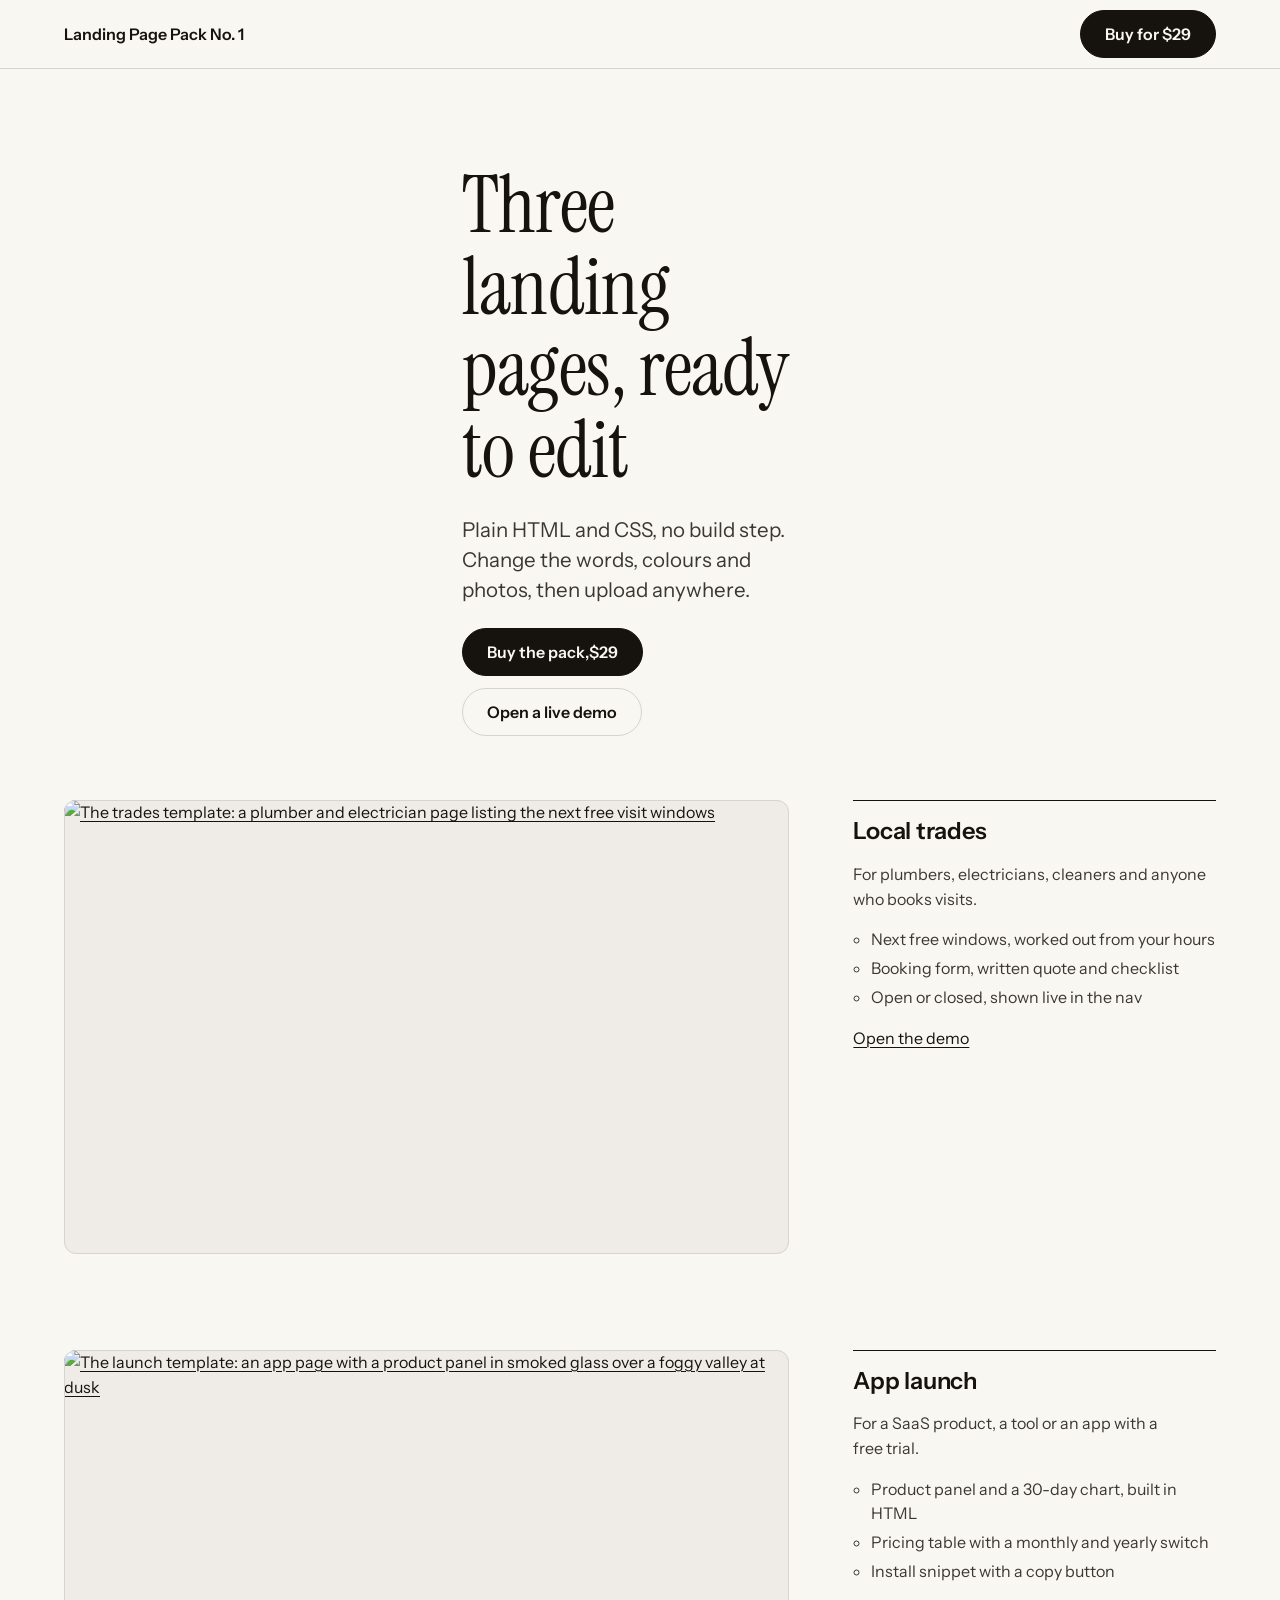
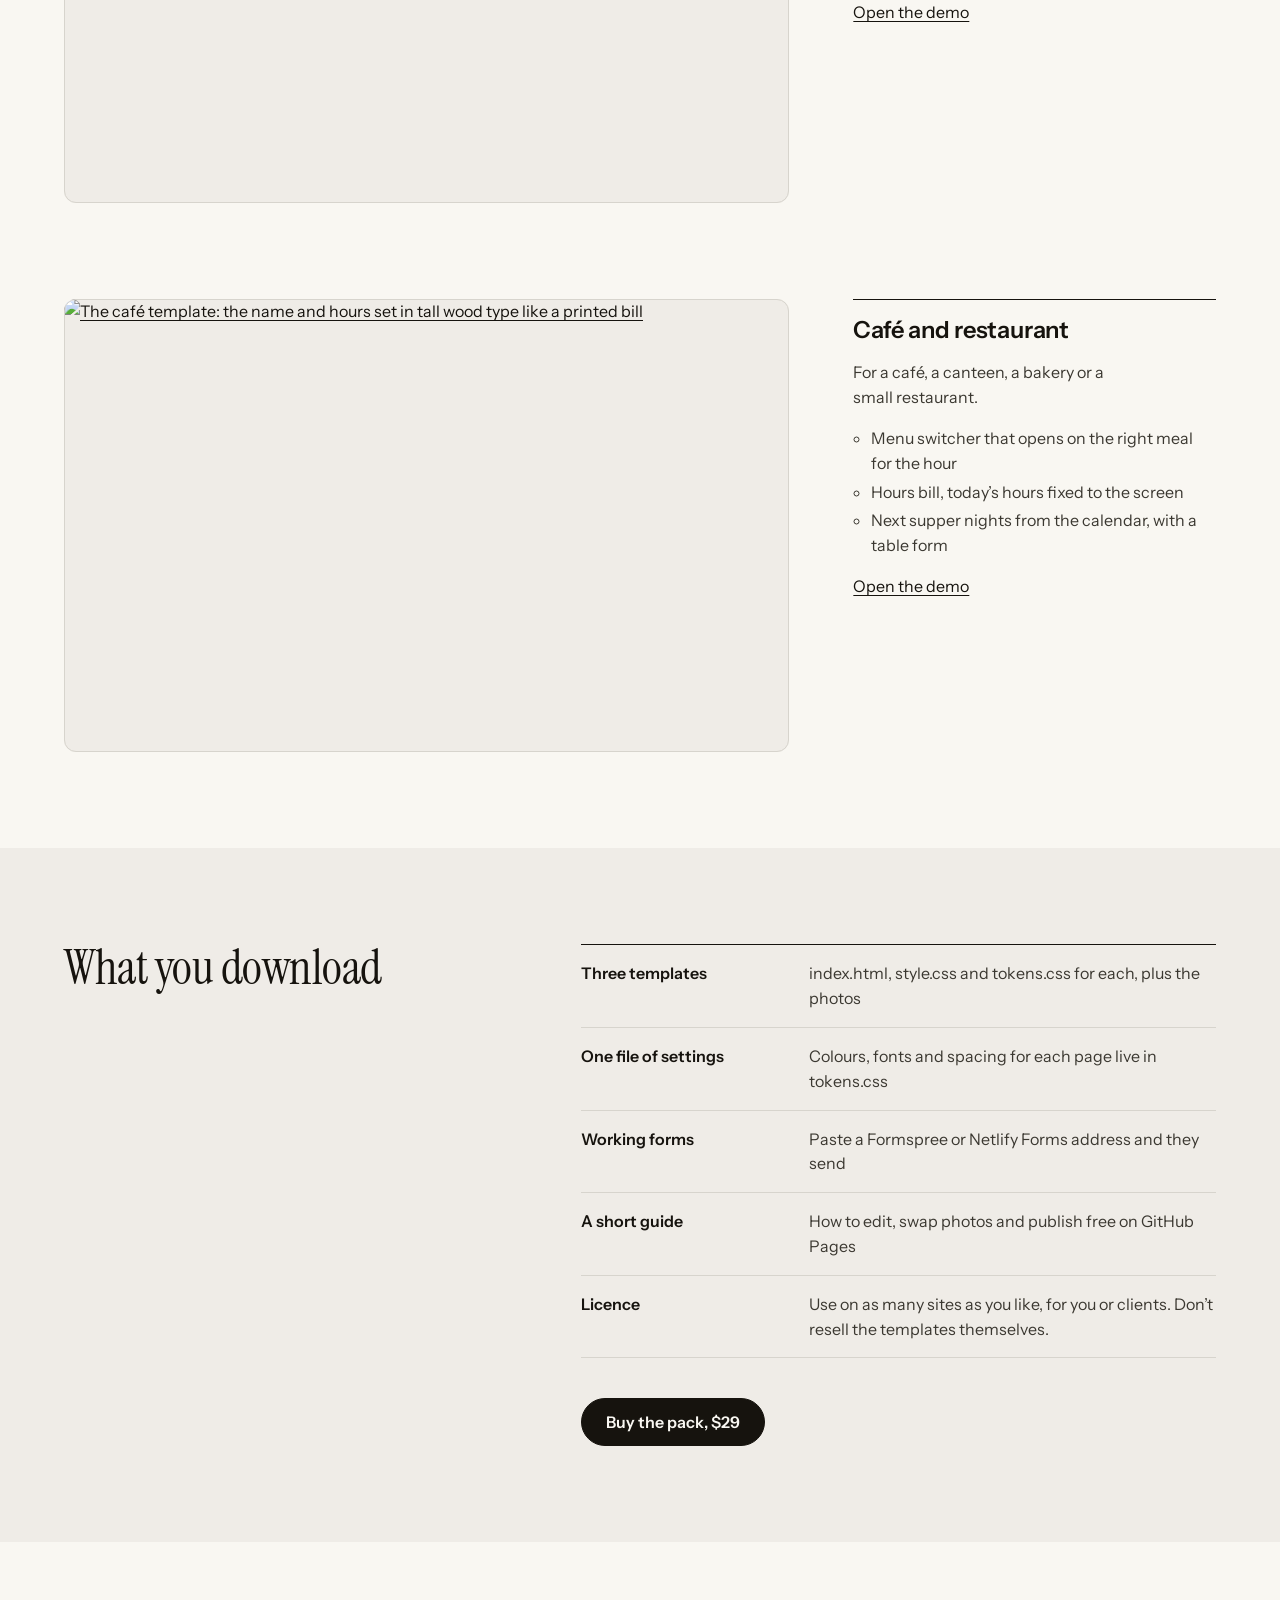
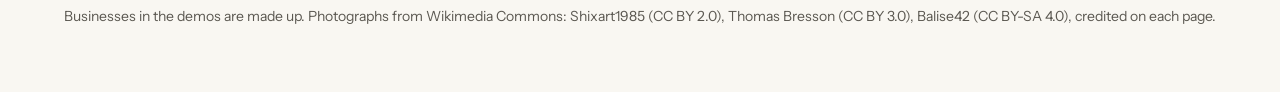
==== index.html @ 1d81af1f "Add showcase page, readme and licence" ====
<!DOCTYPE html>
<html lang="en">
<head>
<meta charset="utf-8">
<meta name="viewport" content="width=device-width, initial-scale=1">
<title>Landing Page Pack No. 1: three hand-built HTML templates</title>
<meta name="description" content="Three landing page templates in plain HTML and CSS: a local trades business, an app launch and a café. Live demos, no build step.">
<link rel="preconnect" href="https://fonts.googleapis.com">
<link rel="preconnect" href="https://fonts.gstatic.com" crossorigin>
<link href="https://fonts.googleapis.com/css2?family=Instrument+Sans:wght@400;600&amp;family=Instrument+Serif&amp;display=swap" rel="stylesheet">
<style>
/* Hallmark · shape: Catalogue · genre: editorial · theme: custom (pack showcase) · job: buy · hero: Corridor · nav: edge-aligned · footer: colophon · imagery: screenshots 3 of the templates themselves · signature: the three pages themselves, large, each a link to its live demo · v2.0.0 */
/* Hallmark · pre-emit critique: P4 H4 E4 S4 R5 V4 · weakest: S, template shops look alike; the page is only the three real pages at full width and what is in the zip */
:root {
  --color-paper: oklch(97.5% 0.006 85); --color-paper-2: oklch(94.5% 0.008 85); --color-ink: oklch(19% 0.012 85); --color-ink-2: oklch(34% 0.012 85); --color-muted: oklch(46% 0.012 85); --color-rule: oklch(87% 0.01 85);
  --color-accent: oklch(52% 0.13 255); --color-accent-ink: oklch(98% 0.006 85); --color-focus: oklch(52% 0.16 255);
  --font-display: "Instrument Serif", Georgia, serif; --font-body: "Instrument Sans", ui-sans-serif, system-ui, sans-serif;
  --space-2xs: 4px; --space-xs: 8px; --space-sm: 12px; --space-md: 16px; --space-lg: 24px; --space-xl: 40px; --space-2xl: 64px; --space-3xl: 96px; --space-4xl: 144px;
  --text-sm: 0.875rem; --text-md: 1rem; --text-lead: clamp(1.125rem, 0.35vw + 1rem, 1.375rem); --text-title: clamp(1.25rem, 0.75vw + 0.875rem, 1.625rem); --text-section: clamp(2.25rem, 2.5vw + 1rem, 3.5rem); --text-display: clamp(3rem, 5vw + 1rem, 5.5rem);
  --container: 1440px; --gutter: 64px; --radius: 12px; --dur: 180ms; --ease-out: cubic-bezier(0.16, 1, 0.3, 1);
}
*, *::before, *::after { box-sizing: border-box; }
html, body { overflow-x: clip; }
body { margin: 0; background: var(--color-paper); color: var(--color-ink); font: 400 var(--text-md)/1.55 var(--font-body); -webkit-font-smoothing: antialiased; }
h1, h2, h3 { margin: 0; font-family: var(--font-display); font-weight: 400; letter-spacing: -0.01em; line-height: 1.02; overflow-wrap: break-word; min-width: 0; text-wrap: balance; }
h3 { font-family: var(--font-body); font-weight: 600; font-size: var(--text-title); letter-spacing: -0.01em; line-height: 1.2; }
p { margin: 0; text-wrap: pretty; }
img { display: block; max-width: 100%; height: auto; }
a { color: inherit; text-underline-offset: 0.18em; text-decoration-thickness: 1px; }
a:focus-visible, button:focus-visible { outline: 2px solid var(--color-focus); outline-offset: 3px; border-radius: 4px; }
.container { width: 100%; max-width: var(--container); margin-inline: auto; padding-inline: var(--gutter); }
.skip { position: absolute; left: var(--space-md); top: calc(-1 * var(--space-3xl)); padding: var(--space-xs) var(--space-md); background: var(--color-ink); color: var(--color-paper); }
.skip:focus-visible { top: var(--space-md); }

.btn { display: inline-flex; align-items: center; min-height: 48px; padding: 0 var(--space-lg); border: 1px solid var(--color-ink); border-radius: 999px; background: var(--color-ink); color: var(--color-paper); font: 600 var(--text-md)/1 var(--font-body); text-decoration: none; white-space: nowrap; cursor: pointer; transition: background-color var(--dur) var(--ease-out), transform var(--dur) var(--ease-out); }
.btn:hover { background: var(--color-ink-2); }
.btn:active { transform: translateY(1px); }
.btn:disabled { opacity: 0.55; cursor: not-allowed; }
.btn--quiet { background: transparent; color: var(--color-ink); border-color: var(--color-rule); }
.btn--quiet:hover { background: var(--color-paper-2); }

.top { border-bottom: 1px solid var(--color-rule); }
.top__in { display: flex; justify-content: space-between; align-items: center; gap: var(--space-lg); min-height: 68px; }
.top b { font-weight: 600; }

.intro { padding-block: var(--space-3xl) var(--space-2xl); }
.intro__in { display: grid; gap: var(--space-lg); max-width: 44ch; }
.intro h1 { font-size: var(--text-display); }
.intro .lead { font-size: var(--text-lead); line-height: 1.45; color: var(--color-ink-2); }
.actions { display: flex; flex-wrap: wrap; gap: var(--space-sm); }
.price { font-weight: 600; }

.pages { list-style: none; margin: 0; padding: 0 0 var(--space-3xl); display: grid; gap: var(--space-3xl); }
.page { display: grid; grid-template-columns: minmax(0, 8fr) minmax(0, 4fr); gap: var(--space-2xl); align-items: start; }
.shot { display: block; border-radius: var(--radius); overflow: hidden; outline: 1px solid var(--color-rule); outline-offset: -1px; aspect-ratio: 16 / 10; background: var(--color-paper-2); transition: transform var(--dur) var(--ease-out); }
.shot img { width: 100%; height: 100%; object-fit: cover; object-position: top center; }
.shot:hover { transform: translateY(-2px); }
.page__text { display: grid; gap: var(--space-md); padding-top: var(--space-md); border-top: 1px solid var(--color-ink); }
.page__text p { color: var(--color-ink-2); }
.page__text ul { margin: 0; padding-left: 1.1em; color: var(--color-ink-2); display: grid; gap: var(--space-2xs); }

.inside { padding-block: var(--space-3xl); background: var(--color-paper-2); }
.inside__in { display: grid; grid-template-columns: minmax(0, 5fr) minmax(0, 7fr); gap: var(--space-2xl); }
.inside h2 { font-size: var(--text-section); }
.rows { list-style: none; margin: 0; padding: 0; border-top: 1px solid var(--color-ink); }
.rows li { display: grid; grid-template-columns: minmax(0, 4fr) minmax(0, 8fr); gap: var(--space-lg); padding-block: var(--space-md); border-bottom: 1px solid var(--color-rule); }
.rows b { font-weight: 600; }
.rows span { color: var(--color-ink-2); }
.inside .actions { margin-top: var(--space-xl); }

.foot { padding-block: var(--space-2xl); font-size: var(--text-sm); color: var(--color-muted); }
.foot__in { display: grid; gap: var(--space-xs); }

@media (prefers-reduced-motion: reduce) { .btn, .shot { transition: none; } .shot:hover { transform: none; } }
@media (max-width: 60rem) { :root { --gutter: 24px; } .page, .inside__in { grid-template-columns: minmax(0, 1fr); gap: var(--space-xl); } }
@media (max-width: 40rem) { :root { --gutter: 16px; } .rows li { grid-template-columns: minmax(0, 1fr); gap: var(--space-2xs); } .top .btn { display: none; } }
</style>
</head>
<body>
<a class="skip" href="#main">Skip to content</a>
<header class="top">
  <div class="container top__in">
    <b>Landing Page Pack No. 1</b>
    <a class="btn" href="#buy" data-buy>Buy for $29</a>
  </div>
</header>

<main id="main">
  <section class="intro" aria-labelledby="h">
    <div class="container intro__in">
      <h1 id="h">Three landing pages, ready to edit</h1>
      <p class="lead">Plain HTML and CSS, no build step. Change the words, colours and photos, then upload anywhere.</p>
      <div class="actions">
        <a class="btn" href="#buy" data-buy>Buy the pack, <span class="price">$29</span></a>
        <a class="btn btn--quiet" href="trades/">Open a live demo</a>
      </div>
    </div>
  </section>

  <div class="container">
    <ol class="pages">
      <li class="page">
        <a class="shot" href="trades/" aria-label="Open the local trades demo"><img src="shots/trades.jpg" width="1440" height="900" alt="The trades template: a plumber and electrician page listing the next free visit windows"></a>
        <div class="page__text">
          <h3>Local trades</h3>
          <p>For plumbers, electricians, cleaners and anyone who books visits.</p>
          <ul><li>Next free windows, worked out from your hours</li><li>Booking form, written quote and checklist</li><li>Open or closed, shown live in the nav</li></ul>
          <a href="trades/">Open the demo</a>
        </div>
      </li>
      <li class="page">
        <a class="shot" href="launch/" aria-label="Open the app launch demo"><img src="shots/launch.jpg" width="1440" height="900" alt="The launch template: an app page with a product panel in smoked glass over a foggy valley at dusk" loading="lazy"></a>
        <div class="page__text">
          <h3>App launch</h3>
          <p>For a SaaS product, a tool or an app with a free trial.</p>
          <ul><li>Product panel and a 30-day chart, built in HTML</li><li>Pricing table with a monthly and yearly switch</li><li>Install snippet with a copy button</li></ul>
          <a href="launch/">Open the demo</a>
        </div>
      </li>
      <li class="page">
        <a class="shot" href="cafe/" aria-label="Open the café demo"><img src="shots/cafe.jpg" width="1440" height="900" alt="The café template: the name and hours set in tall wood type like a printed bill" loading="lazy"></a>
        <div class="page__text">
          <h3>Café and restaurant</h3>
          <p>For a café, a canteen, a bakery or a small restaurant.</p>
          <ul><li>Menu switcher that opens on the right meal for the hour</li><li>Hours bill, today’s hours fixed to the screen</li><li>Next supper nights from the calendar, with a table form</li></ul>
          <a href="cafe/">Open the demo</a>
        </div>
      </li>
    </ol>
  </div>

  <section class="inside" id="buy" aria-labelledby="in-h">
    <div class="container inside__in">
      <h2 id="in-h">What you download</h2>
      <div>
        <ul class="rows">
          <li><b>Three templates</b><span>index.html, style.css and tokens.css for each, plus the photos</span></li>
          <li><b>One file of settings</b><span>Colours, fonts and spacing for each page live in tokens.css</span></li>
          <li><b>Working forms</b><span>Paste a Formspree or Netlify Forms address and they send</span></li>
          <li><b>A short guide</b><span>How to edit, swap photos and publish free on GitHub Pages</span></li>
          <li><b>Licence</b><span>Use on as many sites as you like, for you or clients. Don’t resell the templates themselves.</span></li>
        </ul>
        <div class="actions">
          <a class="btn" href="#buy" data-buy>Buy the pack, $29</a>
        </div>
      </div>
    </div>
  </section>
</main>

<footer class="foot">
  <div class="container foot__in">
    <p>Businesses in the demos are made up. Photographs from Wikimedia Commons: Shixart1985 (CC BY 2.0), Thomas Bresson (CC BY 3.0), Balise42 (CC BY-SA 4.0), credited on each page.</p>
  </div>
</footer>
<script>
/* Put your Gumroad product link here */
const BUY_URL = '';
if (BUY_URL) document.querySelectorAll('[data-buy]').forEach((a) => { a.href = BUY_URL; });
</script>
</body>
</html>
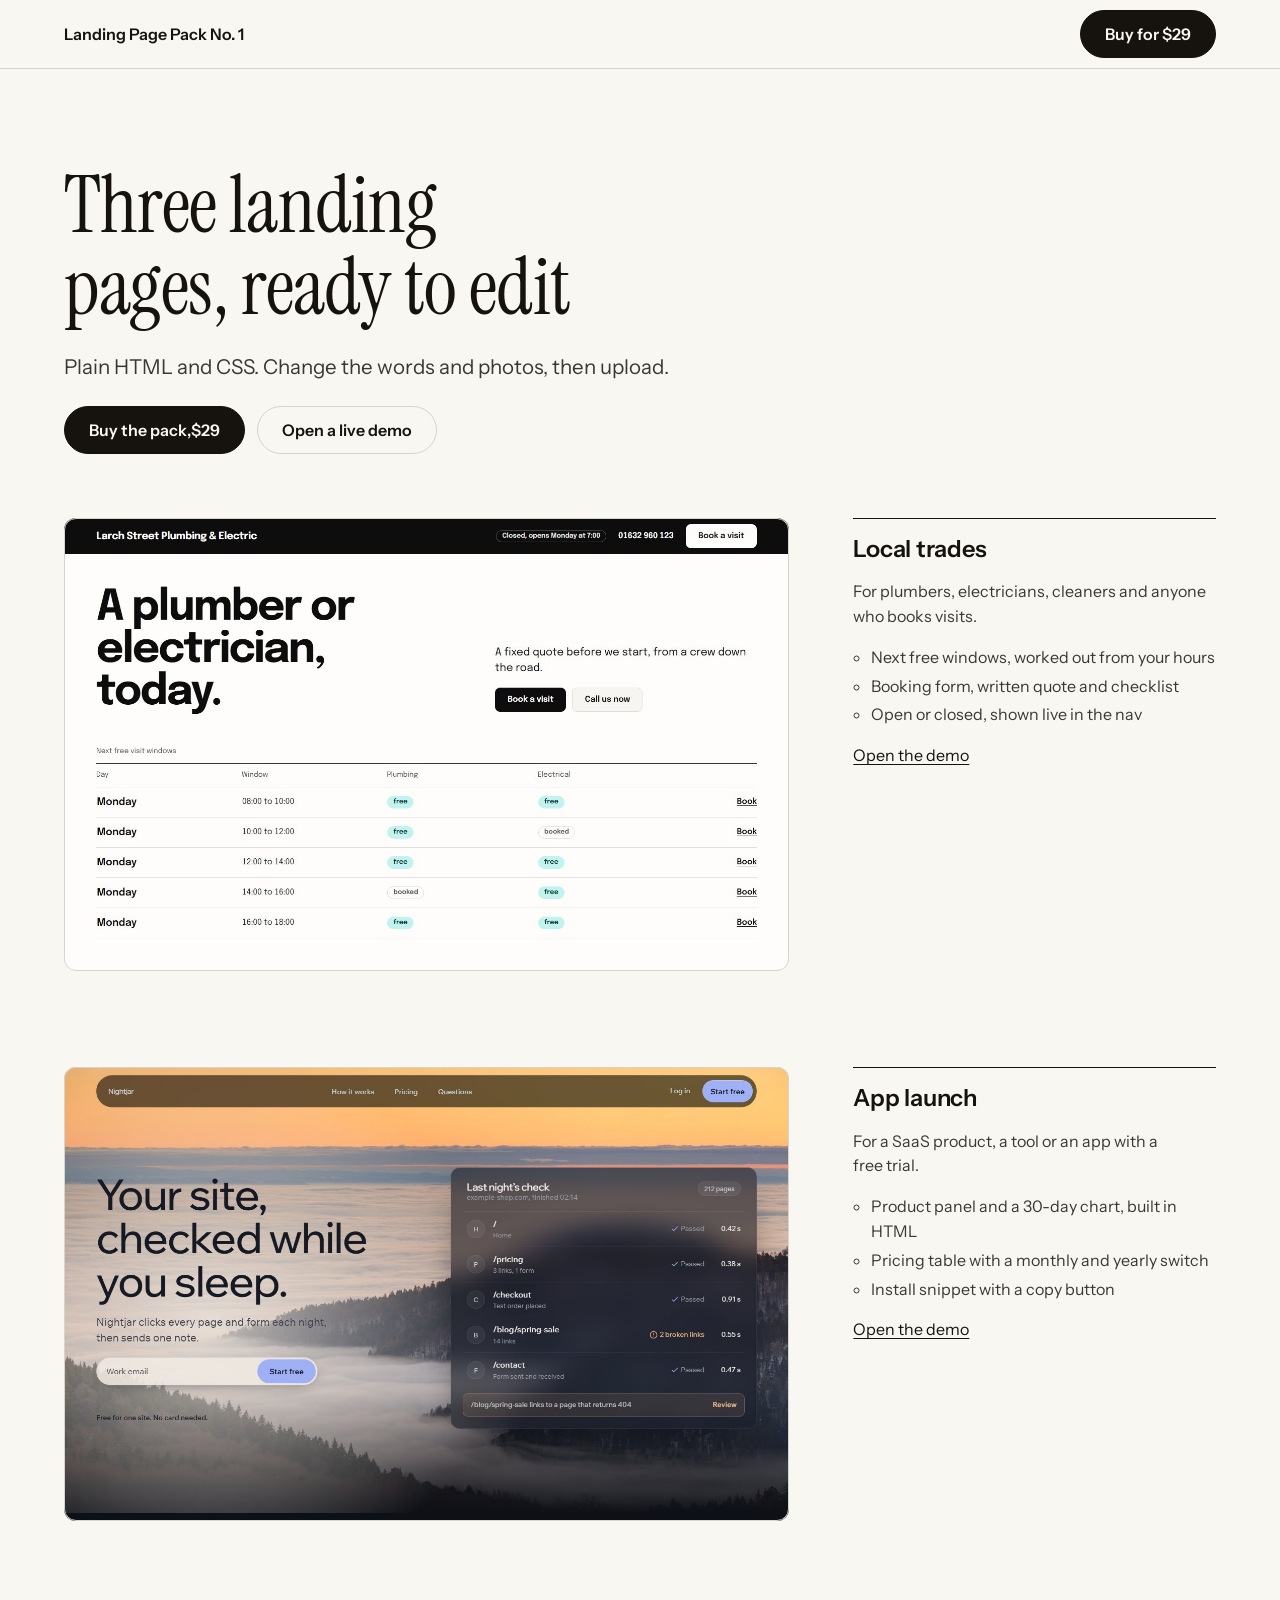
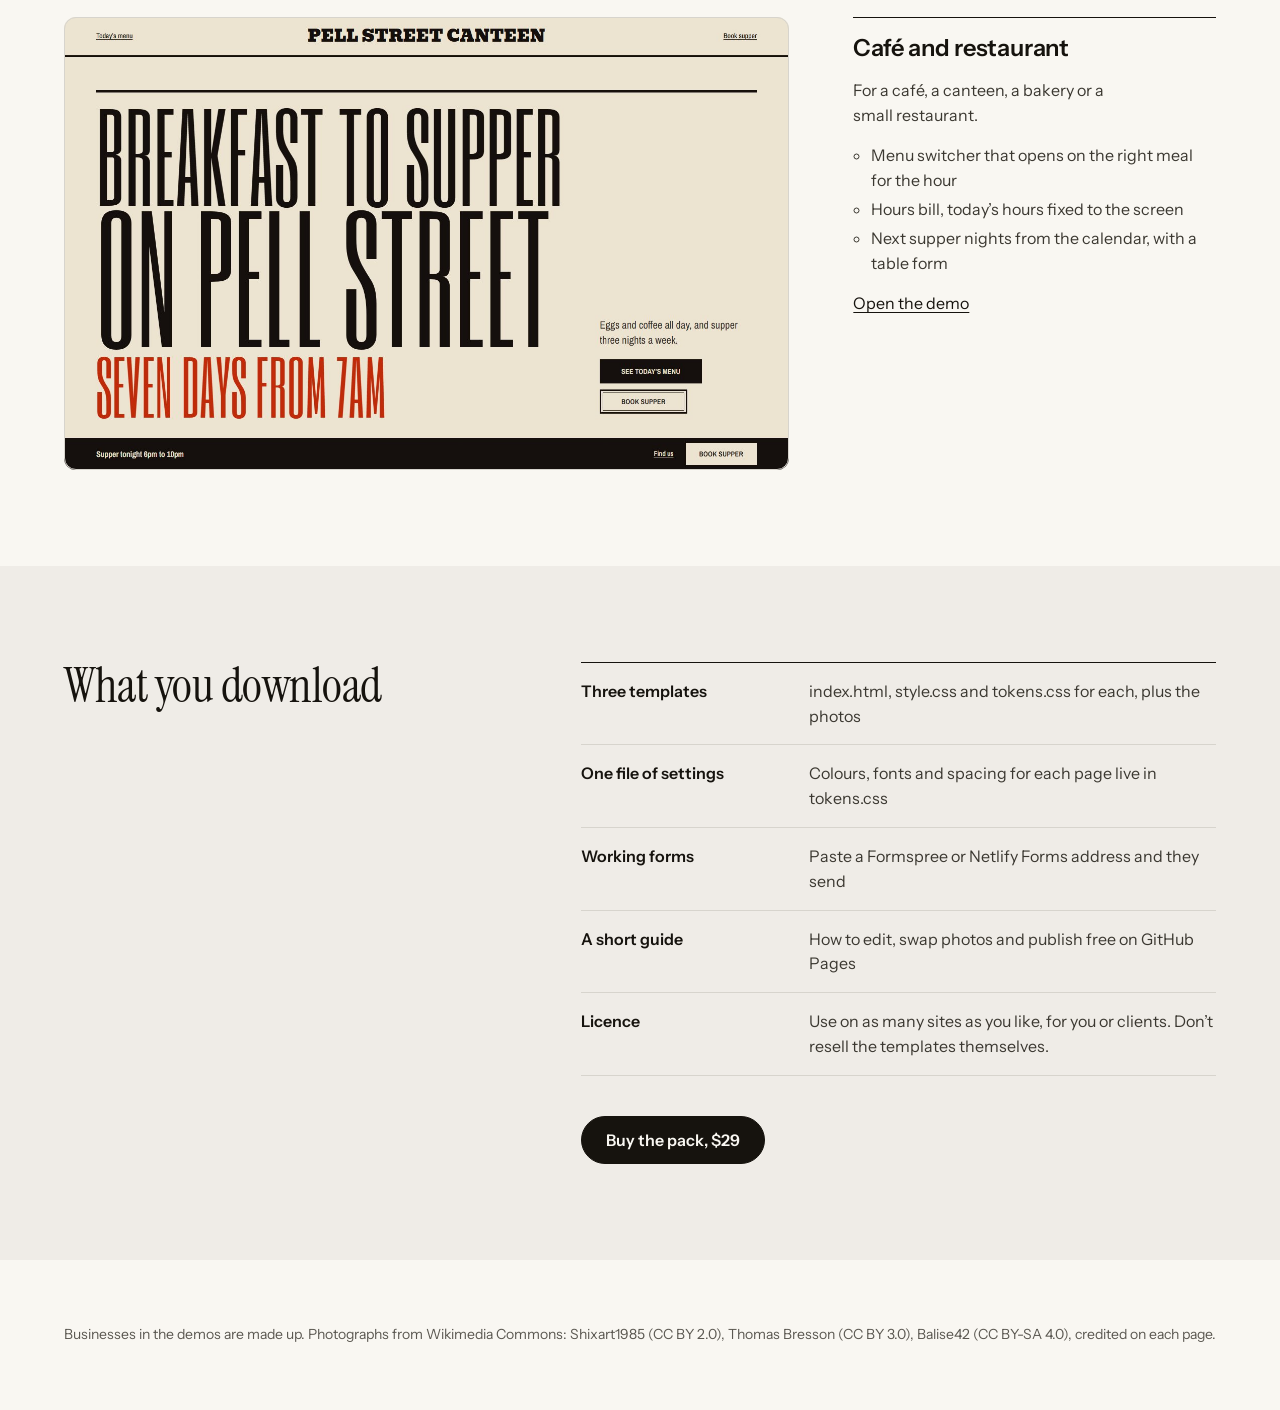
==== commit e7cc2986: "Add files via upload" ====
--- a/index.html
+++ b/index.html
@@ -23,10 +23,12 @@
 html, body { overflow-x: clip; }
 body { margin: 0; background: var(--color-paper); color: var(--color-ink); font: 400 var(--text-md)/1.55 var(--font-body); -webkit-font-smoothing: antialiased; }
 h1, h2, h3 { margin: 0; font-family: var(--font-display); font-weight: 400; letter-spacing: -0.01em; line-height: 1.02; overflow-wrap: break-word; min-width: 0; text-wrap: balance; }
-h3 { font-family: var(--font-body); font-weight: 600; font-size: var(--text-title); letter-spacing: -0.01em; line-height: 1.2; }
+h3, .h3 { font-family: var(--font-body); font-weight: 600; font-size: var(--text-title); letter-spacing: -0.01em; line-height: 1.2; }
 p { margin: 0; text-wrap: pretty; }
 img { display: block; max-width: 100%; height: auto; }
 a { color: inherit; text-underline-offset: 0.18em; text-decoration-thickness: 1px; }
+::selection { background: color-mix(in oklab, var(--color-accent) 22%, transparent); }
+html { scrollbar-color: var(--color-muted) var(--color-paper); }
 a:focus-visible, button:focus-visible { outline: 2px solid var(--color-focus); outline-offset: 3px; border-radius: 4px; }
 .container { width: 100%; max-width: var(--container); margin-inline: auto; padding-inline: var(--gutter); }
 .skip { position: absolute; left: var(--space-md); top: calc(-1 * var(--space-3xl)); padding: var(--space-xs) var(--space-md); background: var(--color-ink); color: var(--color-paper); }
@@ -44,9 +46,9 @@
 .top b { font-weight: 600; }
 
 .intro { padding-block: var(--space-3xl) var(--space-2xl); }
-.intro__in { display: grid; gap: var(--space-lg); max-width: 44ch; }
-.intro h1 { font-size: var(--text-display); }
-.intro .lead { font-size: var(--text-lead); line-height: 1.45; color: var(--color-ink-2); }
+.intro__in { display: grid; gap: var(--space-lg); }
+.intro h1 { font-size: var(--text-display); max-width: 14ch; }
+.intro .lead { font-size: var(--text-lead); line-height: 1.45; color: var(--color-ink-2); max-width: 46ch; }
 .actions { display: flex; flex-wrap: wrap; gap: var(--space-sm); }
 .price { font-weight: 600; }
 
@@ -89,7 +91,7 @@
   <section class="intro" aria-labelledby="h">
     <div class="container intro__in">
       <h1 id="h">Three landing pages, ready to edit</h1>
-      <p class="lead">Plain HTML and CSS, no build step. Change the words, colours and photos, then upload anywhere.</p>
+      <p class="lead">Plain HTML and CSS. Change the words and photos, then upload.</p>
       <div class="actions">
         <a class="btn" href="#buy" data-buy>Buy the pack, <span class="price">$29</span></a>
         <a class="btn btn--quiet" href="trades/">Open a live demo</a>
@@ -102,7 +104,7 @@
       <li class="page">
         <a class="shot" href="trades/" aria-label="Open the local trades demo"><img src="shots/trades.jpg" width="1440" height="900" alt="The trades template: a plumber and electrician page listing the next free visit windows"></a>
         <div class="page__text">
-          <h3>Local trades</h3>
+          <h2 class="h3">Local trades</h2>
           <p>For plumbers, electricians, cleaners and anyone who books visits.</p>
           <ul><li>Next free windows, worked out from your hours</li><li>Booking form, written quote and checklist</li><li>Open or closed, shown live in the nav</li></ul>
           <a href="trades/">Open the demo</a>
@@ -111,7 +113,7 @@
       <li class="page">
         <a class="shot" href="launch/" aria-label="Open the app launch demo"><img src="shots/launch.jpg" width="1440" height="900" alt="The launch template: an app page with a product panel in smoked glass over a foggy valley at dusk" loading="lazy"></a>
         <div class="page__text">
-          <h3>App launch</h3>
+          <h2 class="h3">App launch</h2>
           <p>For a SaaS product, a tool or an app with a free trial.</p>
           <ul><li>Product panel and a 30-day chart, built in HTML</li><li>Pricing table with a monthly and yearly switch</li><li>Install snippet with a copy button</li></ul>
           <a href="launch/">Open the demo</a>
@@ -120,7 +122,7 @@
       <li class="page">
         <a class="shot" href="cafe/" aria-label="Open the café demo"><img src="shots/cafe.jpg" width="1440" height="900" alt="The café template: the name and hours set in tall wood type like a printed bill" loading="lazy"></a>
         <div class="page__text">
-          <h3>Café and restaurant</h3>
+          <h2 class="h3">Café and restaurant</h2>
           <p>For a café, a canteen, a bakery or a small restaurant.</p>
           <ul><li>Menu switcher that opens on the right meal for the hour</li><li>Hours bill, today’s hours fixed to the screen</li><li>Next supper nights from the calendar, with a table form</li></ul>
           <a href="cafe/">Open the demo</a>
@@ -155,7 +157,7 @@
 </footer>
 <script>
 /* Put your Gumroad product link here */
-const BUY_URL = '';
+const BUY_URL = 'https://marcelhex.gumroad.com/l/landing-pack-1';
 if (BUY_URL) document.querySelectorAll('[data-buy]').forEach((a) => { a.href = BUY_URL; });
 </script>
 </body>
